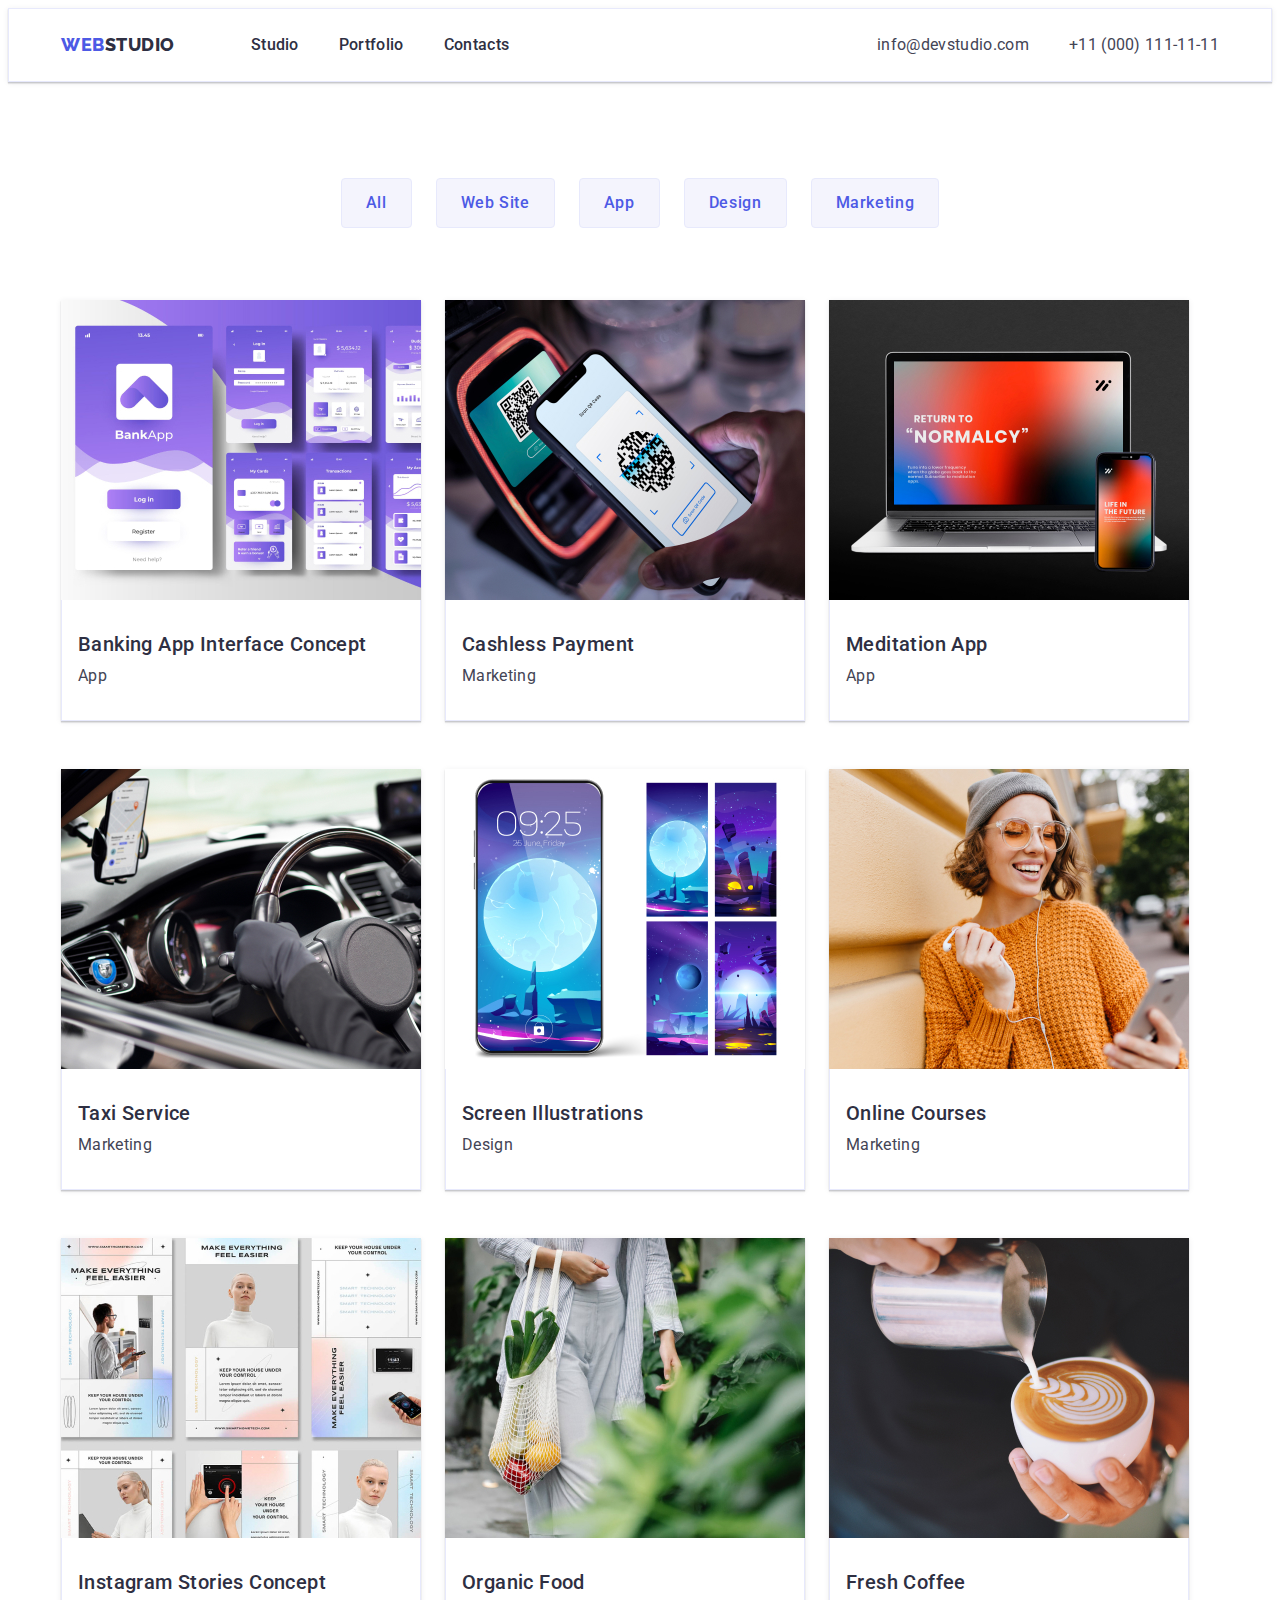
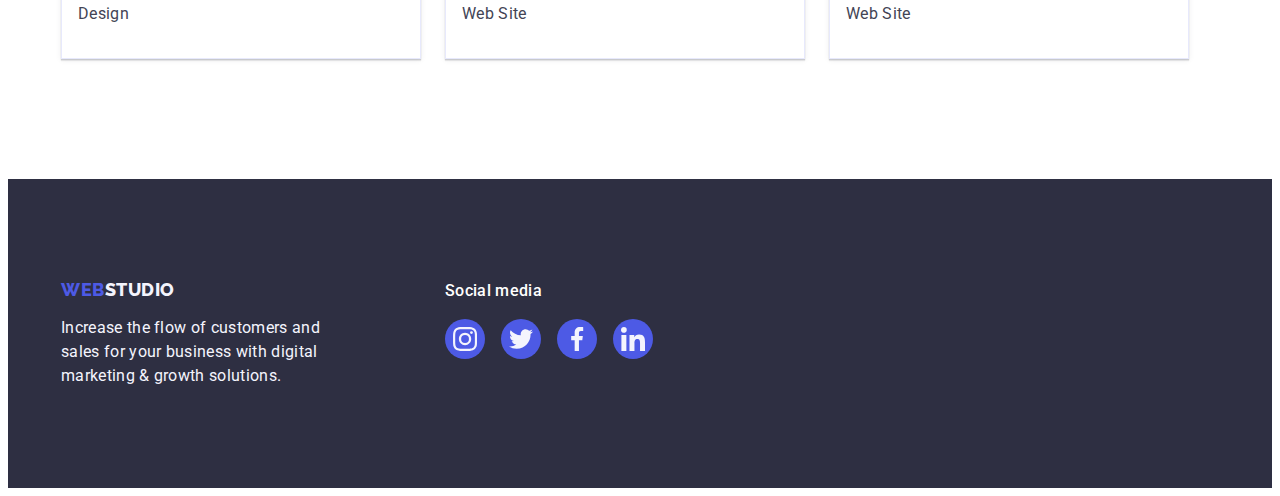
==== portfolio.html @ 9db21332 "Initial commit" ====
<!DOCTYPE html>
<html lang="en">
  <head>
    <meta charset="UTF-8" />
    <meta http-equiv="X-UA-Compatible" content="IE=edge" />
    <meta name="viewport" content="width=device-width, initial-scale=1.0" />
    <title>Document</title>
    <link rel="preconnect" href="https://fonts.googleapis.com" />
    <link rel="preconnect" href="https://fonts.gstatic.com" crossorigin />
    <link
      href="https://fonts.googleapis.com/css2?family=Raleway:wght@800&family=Roboto:wght@400;500;700&display=swap"
      rel="stylesheet"
    />
    <link
      rel="stylesheet"
      href="https://cdnjs.cloudflare.com/ajax/libs/modern-normalize/1.1.0/modern-normalize.min.css"
      integrity="sha512-wpPYUAdjBVSE4KJnH1VR1HeZfpl1ub8YT/NKx4PuQ5NmX2tKuGu6U/JRp5y+Y8XG2tV+wKQpNHVUX03MfMFn9Q=="
      crossorigin="anonymous"
      referrerpolicy="no-referrer"
    />
    <link rel="stylesheet" href="./css/styles.css" />
  </head>
  <body>
    <header class="header">
      <div class="container header-container">
        <nav class="header-nav">
          <a href="./index.html" class="part-logo link"
            >Web <span class="logo">Studio</span>
          </a>
          <ul class="header-list list">
            <li class="header-item">
              <a class="header-link link" href="./index.html">Studio</a>
            </li>
            <li class="header-item">
              <a class="header-link link" href="./portfolio.html">Portfolio</a>
            </li>
            <li class="header-item">
              <a class="header-link link" href="">Contacts</a>
            </li>
          </ul>
        </nav>
        <address class="address">
          <ul class="address-list list">
            <li class="address-item">
              <a href="mailto:info@devstudio.com" class="address-contact link"
                >info@devstudio.com</a
              >
            </li>
            <li class="address-item">
              <a href="tel:+110001111111" class="address-contact link"
                >+11 (000) 111-11-11</a
              >
            </li>
          </ul>
        </address>
      </div>
    </header>
    <main class="main">
      <section class="main-section-portfolio">
        <div class="container">
          <h1 hidden>Portfolio</h1>
          <ul class="portfolio list">
            <li>
              <button type="button" class="btn">All</button>
            </li>
            <li>
              <button type="button" class="btn">Web Site</button>
            </li>
            <li>
              <button type="button" class="btn">App</button>
            </li>
            <li>
              <button type="button" class="btn">Design</button>
            </li>
            <li>
              <button type="button" class="btn">Marketing</button>
            </li>
          </ul>
          <ul class="slider-list list">
            <li class="slider-item">
              <a class="link portfolio-link" href=""
                ><img
                  src="./images/portfolio-images/photo-1.jpg"
                  alt="Banking App Interface"
                  width="360"
                  height="300"
                />
                <div class="portfolio-container">
                  <h2 class="slider-title">Banking App Interface Concept</h2>
                  <p class="slider-text">App</p>
                </div></a
              >
            </li>
            <li class="slider-item">
              <a class="link portfolio-link" href=""
                ><img
                  src="./images/portfolio-images/photo-2.jpg"
                  alt="Cashless Payment"
                  width="360"
                  height="300"
                />
                <div class="portfolio-container">
                  <h2 class="slider-title">Cashless Payment</h2>
                  <p class="slider-text">Marketing</p>
                </div></a
              >
            </li>
            <li class="slider-item">
              <a class="link portfolio-link" href=""
                ><img
                  src="./images/portfolio-images/photo-3.jpg"
                  alt="laptop and phone"
                  width="360"
                  height="300"
                />
                <div class="portfolio-container">
                  <h2 class="slider-title">Meditation App</h2>
                  <p class="slider-text">App</p>
                </div></a
              >
            </li>
            <li class="slider-item">
              <a class="link portfolio-link" href=""
                ><img
                  src="./images/portfolio-images/photo-4.jpg"
                  alt="Taxi Service"
                  width="360"
                  height="300"
                />
                <div class="portfolio-container">
                  <h2 class="slider-title">Taxi Service</h2>
                  <p class="slider-text">Marketing</p>
                </div></a
              >
            </li>
            <li class="slider-item">
              <a class="link portfolio-link" href=""
                ><img
                  src="./images/portfolio-images/photo-5.jpg"
                  alt="Screen Illustrations"
                  width="360"
                  height="300"
                />
                <div class="portfolio-container">
                  <h2 class="slider-title">Screen Illustrations</h2>
                  <p class="slider-text">Design</p>
                </div></a
              >
            </li>
            <li class="slider-item">
              <a class="link portfolio-link" href=""
                ><img
                  src="./images/portfolio-images/photo-6.jpg"
                  alt="a girl with a phone"
                  width="360"
                  height="300"
                />
                <div class="portfolio-container">
                  <h2 class="slider-title">Online Courses</h2>
                  <p class="slider-text">Marketing</p>
                </div></a
              >
            </li>
            <li class="slider-item">
              <a class="link portfolio-link" href=""
                ><img
                  src="./images/portfolio-images/photo-7.jpg"
                  alt="Instagram Stories Concept"
                  width="360"
                  height="300"
                />
                <div class="portfolio-container">
                  <h2 class="slider-title">Instagram Stories Concept</h2>
                  <p class="slider-text">Design</p>
                </div></a
              >
            </li>
            <li class="slider-item">
              <a class="link portfolio-link" href=""
                ><img
                  src="./images/portfolio-images/photo-8.jpg"
                  alt="Organic Food"
                  width="360"
                  height="300"
                />
                <div class="portfolio-container">
                  <h2 class="slider-title">Organic Food</h2>
                  <p class="slider-text">Web Site</p>
                </div></a
              >
            </li>
            <li class="slider-item">
              <a class="link portfolio-link" href=""
                ><img
                  src="./images/portfolio-images/photo-9.jpg"
                  alt="Fresh Coffee"
                  width="360"
                  height="300"
                />
                <div class="portfolio-container">
                  <h2 class="slider-title">Fresh Coffee</h2>
                  <p class="slider-text">Web Site</p>
                </div></a
              >
            </li>
          </ul>
        </div>
      </section>
    </main>
    <footer class="footer">
      <div class="container footer-content">
        <div class="footer-container">
          <a href="./index.html" class="part-logo link"
            >Web
            <span class="part-logo-white">Studio</span>
          </a>
          <p class="footer-text">
            Increase the flow of customers and sales for your business with
            digital marketing & growth solutions.
          </p>
        </div>
        <div class="footer-section">
          <h3 class="footer-title">Social media</h3>
          <ul class="footer-soc-list list">
            <li class="footer-soc-item">
              <a href="" class="footer-soc-link link">
                <svg class="footer-soc-icon" width="24" height="24">
                  <use href="./icons.svg#icon-instagram"></use>
                </svg>
              </a>
            </li>
            <li class="footer-soc-item">
              <a href="" class="footer-soc-link link">
                <svg class="footer-soc-icon" width="24" height="24">
                  <use href="./icons.svg#icon-twitter"></use>
                </svg>
              </a>
            </li>
            <li class="footer-soc-item">
              <a href="" class="footer-soc-link link">
                <svg class="footer-soc-icon" width="24" height="24">
                  <use href="./icons.svg#icon-facebook"></use>
                </svg>
              </a>
            </li>
            <li class="footer-soc-item">
              <a href="" class="footer-soc-link link">
                <svg class="footer-soc-icon" width="24" height="24">
                  <use href="./icons.svg#icon-linkedin"></use>
                </svg>
              </a>
            </li>
          </ul>
        </div>
      </div>
    </footer>
  </body>
</html>
---- css/styles.css ----
:root{
    --main-blue-color: #4D5AE5 ;
    --main-white-color: #ffffff ;
    --main-white2-color: #F4F4FD;
    --main-gray-color: #2E2F42;
    --main-blue2-color: #404BBF;
    --main-gray2-color: #434455;
}

p,h1,h2,h3,h4,h5{
    margin: 0;
}

ul{
    margin: 0;
    padding-left: 0;
}

body{
font-family:Roboto, sans-serif ;
color:var(--main-gray2-color) ;
background-color:var(--main-white-color)
}

.link {
text-decoration: none;
}

.list{
list-style: none;
}
img{
display: block;
}

.container {
    max-width: 1158px; 
    padding: 0 15px; 
    margin: 0 auto;
    /* outline: 2px solid  red; */
}
/* ********************header**************** */
.header{
    padding-top: 24px;
    padding-bottom: 24px;
    border: 1px solid #E7E9FC;
    box-shadow: 0px 1px 6px rgba(46, 47, 66, 0.08), 0px 1px 1px rgba(46, 47, 66, 0.16), 0px 2px 1px rgba(46, 47, 66, 0.08);
}

.header-nav{
    display: flex;
    margin-right: auto;
}

.header-container{
    display: flex;
}

.part-logo{
font-family: Raleway, sans-serif;
font-weight: 800;
font-size: 18px;
line-height: 1.17;
display: flex;
align-items: center;
letter-spacing: 0.03em;
text-transform: uppercase;
color: var(--main-blue-color);
}

.logo{
font-family: Raleway, sans-serif;
font-weight: 800;
font-size: 18px;
line-height: 1.17;
display: flex;
align-items: center;
letter-spacing: 0.03em;
text-transform: uppercase;
color: var(--main-gray-color);
margin-right: 76px;
}

.header-link{
font-weight: 500;
font-size: 16px;
line-height: 1.5;
letter-spacing: 0.02em;
color: var(--main-gray-color);
}

.header-list{
    display: flex;
    gap: 40px;
}

.address{
font-style: normal;   
}
.address-contact{
font-weight: 400;
font-size: 16px;
line-height: 1.5;
letter-spacing: 0.02em;
color: var(--main-gray2-color);
}

.header-link:hover,
.header-link:focus {
    color: var(--main-blue2-color);
}

.address-contact:hover,
.address-contact:focus {
    color: var(--main-blue2-color);
}
.address-list{
    display: flex;
    gap: 40px;
}
/* ********************hero****************** */
.hero-title{
font-size: 56px;
line-height: 1.07;
text-align: center;
letter-spacing: 0.02em;
color: var(--main-white-color);
margin-bottom: 48px; 
max-width: 496px;
margin-left: auto;
margin-right: auto;
}

.hero{
background: var(--main-gray-color); 
background-image:linear-gradient(rgba(46, 47, 66, 0.7), rgba(46, 47, 66, 0.7)), url(../images/people-office.jpg);
background-repeat: no-repeat;
padding-top: 188px;
padding-bottom: 188px;
max-width: 1440px;
margin: 0 auto;
background-position: center;
background-size: cover;
}

.button{
    min-width: 169px;
    height: 56px;
    display: inline-block;
    border-radius: 4px;
    padding: 16px 32px;
    margin-left: auto;
    margin-right: auto;
font-family: 'Roboto', sans-serif;
font-style: normal;
font-weight: 500;
font-size: 16px;
line-height: 1.5;
display: flex;
align-items: center;
letter-spacing: 0.04em;
background: var(--main-blue-color);
color: var(--main-white-color);
cursor: pointer;
border: none;

}

.button:hover,
.button:focus{
color: var(--main-white-color)
}
.button:hover,
.button:focus {
background: var(--main-blue2-color);
}
/* **********************section**************** */
.section{
    padding-top: 120px;
    padding-bottom: 120px;
}

.section-img{
    background: #F4F4FD;
    border-radius: 4px;
    width: 264px;
    height: 112px;
    display: flex;
    justify-content: center;
    align-items: center;

}

.section-img-item{
    display: flex;
    justify-content: center;
    align-items: center;
}

.section-title{
    margin-top: 8px;
font-weight: 500;
font-size: 20px;
line-height: 1.20;
letter-spacing: 0.02em;
color: var(--main-gray-color);   
margin-bottom: 8px; 
}

.section-link{
font-weight: 400;
font-size: 16px;
line-height: 1.50;
letter-spacing: 0.02em;
color:var(--main-gray2-color)  
}

.section-item{
max-width: 264px;
}

.section-list{
display: flex;
gap: 24px;
}

/* **********************content**************** */
.content{
    padding-bottom: 120px;
}

.content-title{
    font-size: 36px;
line-height: 1.11;
text-align: center;
letter-spacing: 0.02em;
text-transform: capitalize;
color: var(--main-gray-color);
margin-bottom: 72px;
}

.content-list{
    display: flex;
    gap: 24px;
}

/********************** aside ******************/
.aside{
background: var(--main-white2-color); 
padding-top: 120px;
padding-bottom: 120px;
}

.aside-title{
    font-size: 36px;
line-height: 1.11;
text-align: center;
letter-spacing: 0.02em;
text-transform: capitalize;
color: var(--main-gray-color);
margin-bottom: 72px;
}

.aside-list{
    display: flex;
    gap: 24px;
}

.aside-subtitle{
    font-weight: 500;
font-size: 20px;
line-height: 1.20;
text-align: center;
letter-spacing: 0.02em;
color: var(--main-gray-color);
margin-bottom: 8px;
}

.aside-text{
    font-weight: 400;
font-size: 16px;
line-height: 1.5;
text-align: center;
letter-spacing: 0.02em;
color: var(--main-gray2-color);
margin-bottom: 8px;
}

.aside-item{
background: var(--main-white-color);
box-shadow: 0px 1px 6px rgba(46, 47, 66, 0.08), 0px 1px 1px rgba(46, 47, 66, 0.16), 0px 2px 1px rgba(46, 47, 66, 0.08);
border-radius: 0px 0px 4px 4px;
}
.aside-item{
    width: 264px;
}

.aside-container{
padding: 32px 16px;
}

.aside-soc-list {
    display: flex;
    justify-content: center;
    gap: 24px;
}

.aside-soc-item {
    width: 40px;
    height: 40px;
}

.aside-soc-link {
    width: 100%;
    height: 100%;
    border-radius: 50%;
    display: inline-block;
    background: var(--main-blue-color);
    display: flex;
    align-items: center;
    justify-content: center;
}

.aside-soc-icon{
    fill: #F4F4FD;
}

.aside-soc-link:hover,
.aside-soc-link:focus{
background: var(--main-blue2-color);
}

/********************** customers ******************/
.customers {
    padding: 120px 0;
}

.customers-title {
font-size: 36px;
line-height: 1.11;
text-align: center;
letter-spacing: 0.02em;
text-transform: capitalize;
color: var(--main-gray-color);
margin-bottom: 72px;
}

.customers-list {
    display: flex;
    justify-content: center;
        gap: 24px;
}

.customers-item{
    Width: 168px;
    Height: 88px;    
}
.customers-link {
width: 100%;
height: 100%;
    display: flex;
    justify-content: center;
    align-items: center;
    border: 1px solid  #8E8F99;
    fill:#8E8F99;
    border-radius: 4px;
}

.customers-icons{
color: currentColor;
}

.customers-link:hover ,
.customers-link:focus{
    border-color: #404BBF;
    fill: #404BBF;
}

/********************** footer ******************/
.footer{
    background: var(--main-gray-color);
    padding-top: 100px;
    padding-bottom: 100px;
}

.footer-content{
    display: flex;
}
.footer-text{
font-weight: 400;
font-size: 16px;
line-height: 1.5;
letter-spacing: 0.02em;
color: var(--main-white2-color); 
max-width: 264px;   
margin-top: 16px;
}

.part-logo-white{
color: var(--main-white2-color); 
}

.footer-container{
    display: flex;
    display: inline-block;
}

.footer-section {
    display: flex;
    display: inline-block;
    margin-left: 120px;
}

.footer-title {
    margin-bottom: 16px;
    font-style: normal;
        font-weight: 500;
        font-size: 16px;
        line-height: 1.50;
        letter-spacing: 0.02em;
        color: var(--main-white-color);
}

.footer-soc-list {
    display: flex;
    justify-content: center;
    gap: 16px;
}

.footer-soc-item {
    width: 40px;
    height: 40px;
}
.footer-soc-link {
    width: 100%;
    height: 100%;
    border-radius: 50%;
    display: inline-block;
    background: var(--main-blue-color);;
    display: flex;
    align-items: center;
    justify-content: center;
}

.footer-soc-icon {
    fill: #F4F4FD;
}

.footer-soc-link:hover,
.footer-soc-link:focus {
    background: #31D0AA;;
}

.footer-soc-item {}

.footer-soc-link {}


.footer-soc-icon {}
/* +++++++++++++++++++++++++++++++Portfolio+++++++++ */
.btn{
    padding: 12px 24px;
    border-radius: 4px;
    border: 1px solid #E7E9FC;
font-family: 'Roboto', sans-serif ;
    font-style: 400;
    font-weight: 500;
    font-size: 16px;
    line-height: 1.50;
    display: flex;
    align-items: center;
    text-align: center;
    letter-spacing: 0.04em;
    color: var(--main-blue-color);
    background: var(--main-white2-color);
    cursor: pointer
}

.btn:hover,
.btn:focus{
background: var(--main-blue2-color);
color: var(--main-white-color);
border: 1px solid var(--main-blue2-color);
box-shadow: 0px 3px 1px rgba(0, 0, 0, 0.1), 0px 2px 1px rgba(0, 0, 0, 0.08), 0px 2px 2px rgba(0, 0, 0, 0.12);
}

.slider-title{
margin-bottom: 8px;
font-weight: 500;
font-size: 20px;
line-height: 1.20;
letter-spacing: 0.02em;
color: var(--main-gray-color);    
}

.slider-text{
 font-weight: 400;
font-size: 16px;
line-height: 1.50;
letter-spacing: 0.02em;
color: var(--main-gray2-color);
}

.slider-list{
    display: flex;
    flex-wrap: wrap;
    gap: 48px 24px;
}

.portfolio{
    display: flex;
justify-content:center;
gap: 24px;
margin-bottom: 72px;
}

.portfolio-link{
    display: block;
    box-shadow: 0px 1px 6px rgba(46, 47, 66, 0.08), 0px 1px 1px rgba(46, 47, 66, 0.16), 0px 2px 1px rgba(46, 47, 66, 0.08);
}

.main-section-portfolio{
    padding-top: 96px;
    padding-bottom: 120px;
}

.portfolio-container{
padding: 32px 16px;
border: 1px solid #E7E9FC;
border-top: none;
}
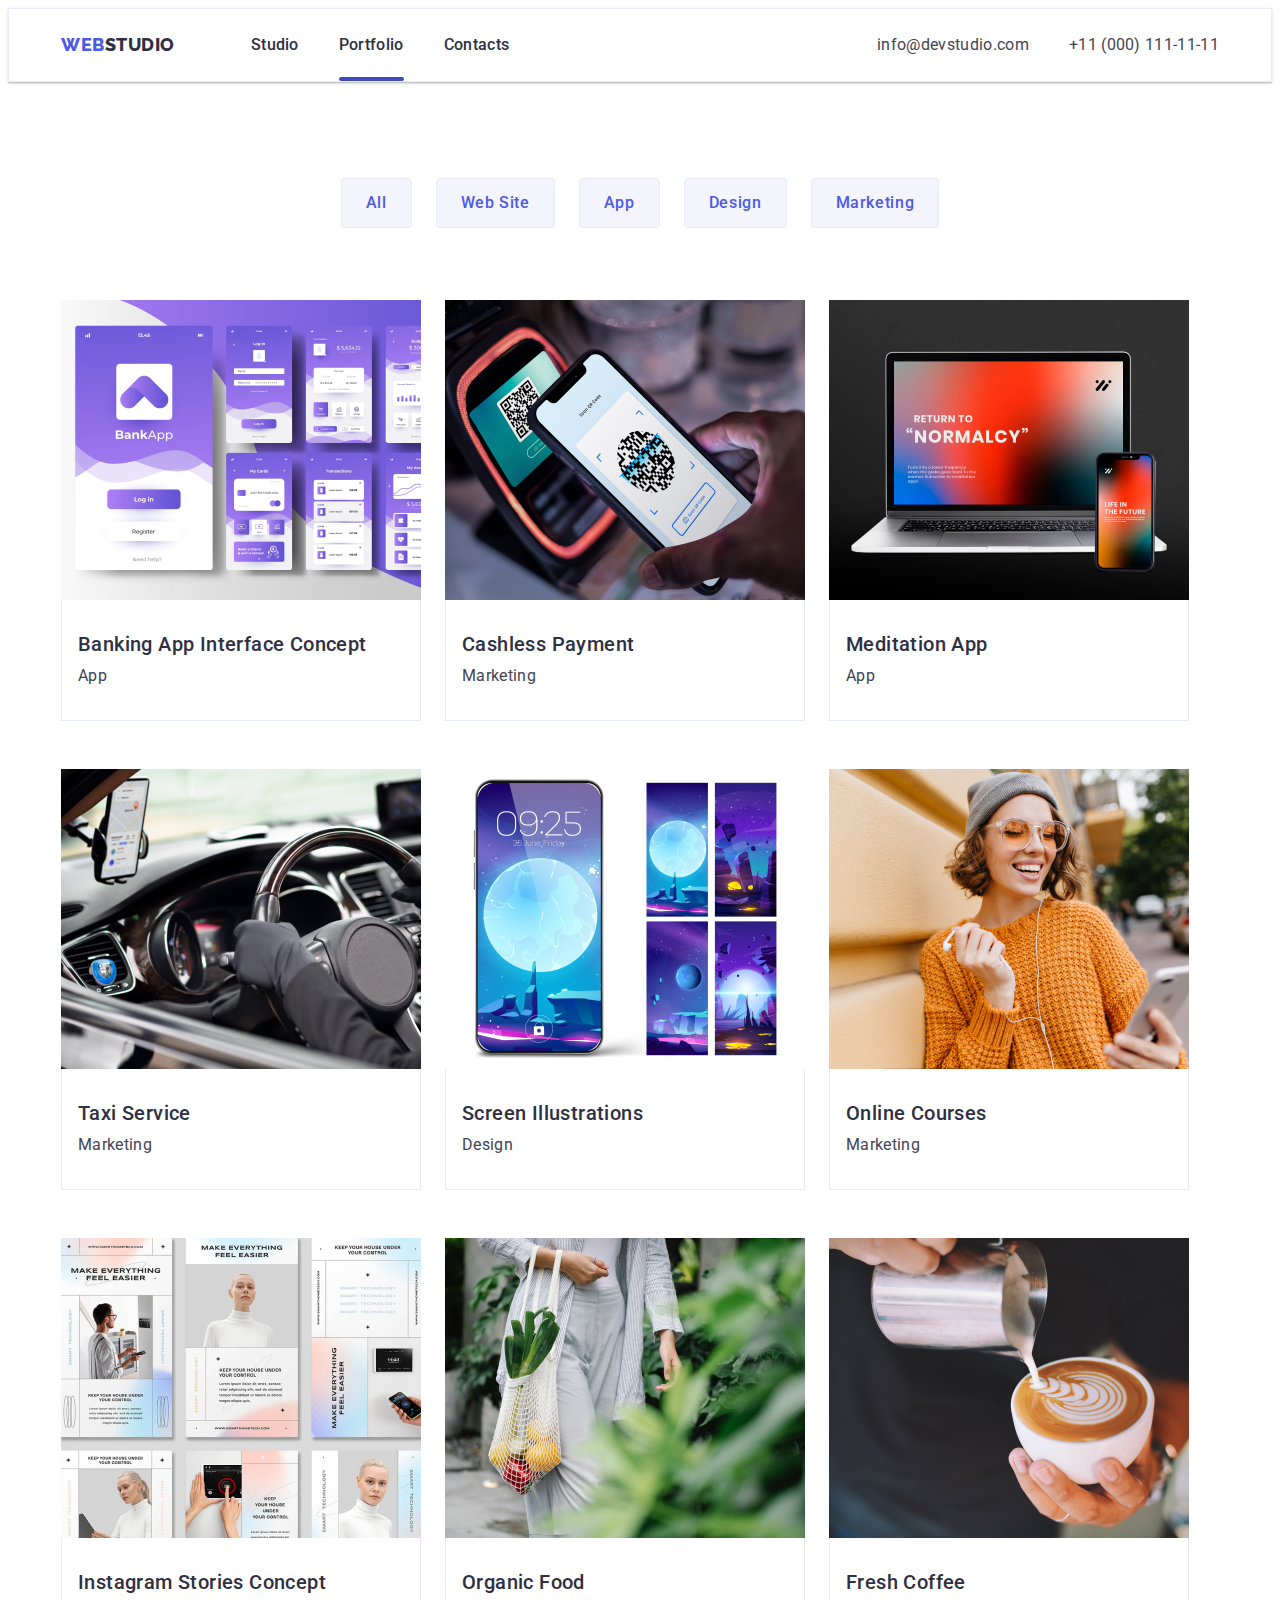
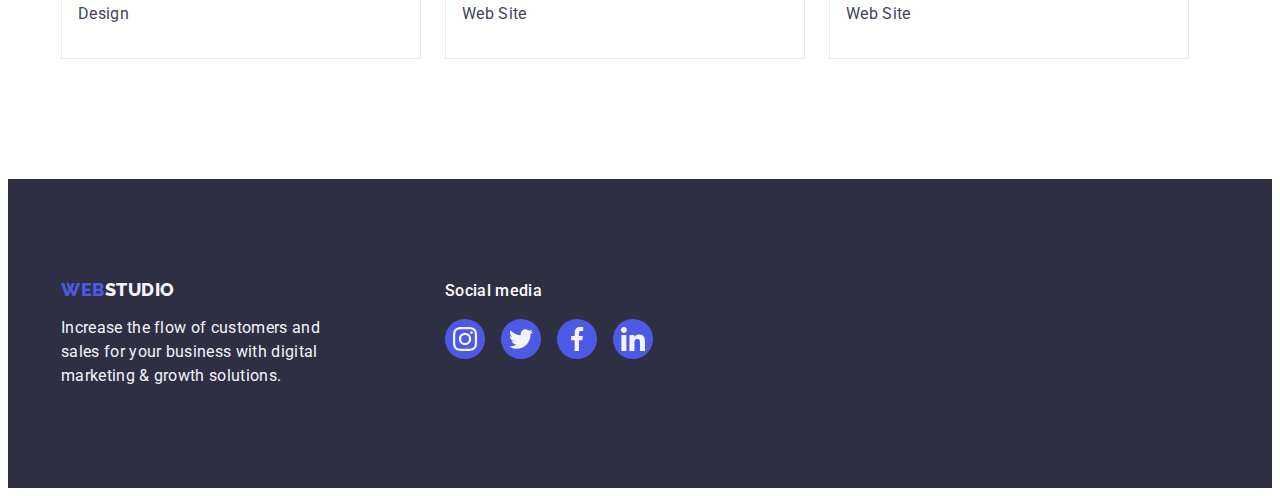
==== commit e6f38454: "adds transitions" ====
--- a/portfolio.html
+++ b/portfolio.html
@@ -32,7 +32,9 @@
               <a class="header-link link" href="./index.html">Studio</a>
             </li>
             <li class="header-item">
-              <a class="header-link link" href="./portfolio.html">Portfolio</a>
+              <a class="header-link link current" href="./portfolio.html"
+                >Portfolio</a
+              >
             </li>
             <li class="header-item">
               <a class="header-link link" href="">Contacts</a>
@@ -78,13 +80,20 @@
           </ul>
           <ul class="slider-list list">
             <li class="slider-item">
-              <a class="link portfolio-link" href=""
-                ><img
-                  src="./images/portfolio-images/photo-1.jpg"
-                  alt="Banking App Interface"
-                  width="360"
-                  height="300"
-                />
+              <a class="link portfolio-link" href="">
+                <div class="slider-cover-wrap">
+                  <img
+                    src="./images/portfolio-images/photo-1.jpg"
+                    alt="Banking App Interface"
+                    width="360"
+                    height="300"
+                  />
+                  <p class="slider-cover-text">
+                    14 Stylish and User-Friendly App Design Concepts · Task
+                    Manager App · Calorie Tracker App · Exotic Fruit Ecommerce
+                    App · Cloud Storage App
+                  </p>
+                </div>
                 <div class="portfolio-container">
                   <h2 class="slider-title">Banking App Interface Concept</h2>
                   <p class="slider-text">App</p>
@@ -92,13 +101,20 @@
               >
             </li>
             <li class="slider-item">
-              <a class="link portfolio-link" href=""
-                ><img
-                  src="./images/portfolio-images/photo-2.jpg"
-                  alt="Cashless Payment"
-                  width="360"
-                  height="300"
-                />
+              <a class="link portfolio-link" href="">
+                <div class="slider-cover-wrap">
+                  <img
+                    src="./images/portfolio-images/photo-2.jpg"
+                    alt="Cashless Payment"
+                    width="360"
+                    height="300"
+                  />
+                  <p class="slider-cover-text">
+                    14 Stylish and User-Friendly App Design Concepts · Task
+                    Manager App · Calorie Tracker App · Exotic Fruit Ecommerce
+                    App · Cloud Storage App
+                  </p>
+                </div>
                 <div class="portfolio-container">
                   <h2 class="slider-title">Cashless Payment</h2>
                   <p class="slider-text">Marketing</p>
@@ -106,13 +122,20 @@
               >
             </li>
             <li class="slider-item">
-              <a class="link portfolio-link" href=""
-                ><img
-                  src="./images/portfolio-images/photo-3.jpg"
-                  alt="laptop and phone"
-                  width="360"
-                  height="300"
-                />
+              <a class="link portfolio-link" href="">
+                <div class="slider-cover-wrap">
+                  <img
+                    src="./images/portfolio-images/photo-3.jpg"
+                    alt="laptop and phone"
+                    width="360"
+                    height="300"
+                  />
+                  <p class="slider-cover-text">
+                    14 Stylish and User-Friendly App Design Concepts · Task
+                    Manager App · Calorie Tracker App · Exotic Fruit Ecommerce
+                    App · Cloud Storage App
+                  </p>
+                </div>
                 <div class="portfolio-container">
                   <h2 class="slider-title">Meditation App</h2>
                   <p class="slider-text">App</p>
@@ -120,13 +143,20 @@
               >
             </li>
             <li class="slider-item">
-              <a class="link portfolio-link" href=""
-                ><img
-                  src="./images/portfolio-images/photo-4.jpg"
-                  alt="Taxi Service"
-                  width="360"
-                  height="300"
-                />
+              <a class="link portfolio-link" href="">
+                <div class="slider-cover-wrap">
+                  <img
+                    src="./images/portfolio-images/photo-4.jpg"
+                    alt="Taxi Service"
+                    width="360"
+                    height="300"
+                  />
+                  <p class="slider-cover-text">
+                    14 Stylish and User-Friendly App Design Concepts · Task
+                    Manager App · Calorie Tracker App · Exotic Fruit Ecommerce
+                    App · Cloud Storage App
+                  </p>
+                </div>
                 <div class="portfolio-container">
                   <h2 class="slider-title">Taxi Service</h2>
                   <p class="slider-text">Marketing</p>
@@ -134,13 +164,20 @@
               >
             </li>
             <li class="slider-item">
-              <a class="link portfolio-link" href=""
-                ><img
-                  src="./images/portfolio-images/photo-5.jpg"
-                  alt="Screen Illustrations"
-                  width="360"
-                  height="300"
-                />
+              <a class="link portfolio-link" href="">
+                <div class="slider-cover-wrap">
+                  <img
+                    src="./images/portfolio-images/photo-5.jpg"
+                    alt="Screen Illustrations"
+                    width="360"
+                    height="300"
+                  />
+                  <p class="slider-cover-text">
+                    14 Stylish and User-Friendly App Design Concepts · Task
+                    Manager App · Calorie Tracker App · Exotic Fruit Ecommerce
+                    App · Cloud Storage App
+                  </p>
+                </div>
                 <div class="portfolio-container">
                   <h2 class="slider-title">Screen Illustrations</h2>
                   <p class="slider-text">Design</p>
@@ -148,13 +185,20 @@
               >
             </li>
             <li class="slider-item">
-              <a class="link portfolio-link" href=""
-                ><img
-                  src="./images/portfolio-images/photo-6.jpg"
-                  alt="a girl with a phone"
-                  width="360"
-                  height="300"
-                />
+              <a class="link portfolio-link" href="">
+                <div class="slider-cover-wrap">
+                  <img
+                    src="./images/portfolio-images/photo-6.jpg"
+                    alt="a girl with a phone"
+                    width="360"
+                    height="300"
+                  />
+                  <p class="slider-cover-text">
+                    14 Stylish and User-Friendly App Design Concepts · Task
+                    Manager App · Calorie Tracker App · Exotic Fruit Ecommerce
+                    App · Cloud Storage App
+                  </p>
+                </div>
                 <div class="portfolio-container">
                   <h2 class="slider-title">Online Courses</h2>
                   <p class="slider-text">Marketing</p>
@@ -162,13 +206,20 @@
               >
             </li>
             <li class="slider-item">
-              <a class="link portfolio-link" href=""
-                ><img
-                  src="./images/portfolio-images/photo-7.jpg"
-                  alt="Instagram Stories Concept"
-                  width="360"
-                  height="300"
-                />
+              <a class="link portfolio-link" href="">
+                <div class="slider-cover-wrap">
+                  <img
+                    src="./images/portfolio-images/photo-7.jpg"
+                    alt="Instagram Stories Concept"
+                    width="360"
+                    height="300"
+                  />
+                  <p class="slider-cover-text">
+                    14 Stylish and User-Friendly App Design Concepts · Task
+                    Manager App · Calorie Tracker App · Exotic Fruit Ecommerce
+                    App · Cloud Storage App
+                  </p>
+                </div>
                 <div class="portfolio-container">
                   <h2 class="slider-title">Instagram Stories Concept</h2>
                   <p class="slider-text">Design</p>
@@ -176,13 +227,20 @@
               >
             </li>
             <li class="slider-item">
-              <a class="link portfolio-link" href=""
-                ><img
-                  src="./images/portfolio-images/photo-8.jpg"
-                  alt="Organic Food"
-                  width="360"
-                  height="300"
-                />
+              <a class="link portfolio-link" href="">
+                <div class="slider-cover-wrap">
+                  <img
+                    src="./images/portfolio-images/photo-8.jpg"
+                    alt="Organic Food"
+                    width="360"
+                    height="300"
+                  />
+                  <p class="slider-cover-text">
+                    14 Stylish and User-Friendly App Design Concepts · Task
+                    Manager App · Calorie Tracker App · Exotic Fruit Ecommerce
+                    App · Cloud Storage App
+                  </p>
+                </div>
                 <div class="portfolio-container">
                   <h2 class="slider-title">Organic Food</h2>
                   <p class="slider-text">Web Site</p>
@@ -190,13 +248,20 @@
               >
             </li>
             <li class="slider-item">
-              <a class="link portfolio-link" href=""
-                ><img
-                  src="./images/portfolio-images/photo-9.jpg"
-                  alt="Fresh Coffee"
-                  width="360"
-                  height="300"
-                />
+              <a class="link portfolio-link" href="">
+                <div class="slider-cover-wrap">
+                  <img
+                    src="./images/portfolio-images/photo-9.jpg"
+                    alt="Fresh Coffee"
+                    width="360"
+                    height="300"
+                  />
+                  <p class="slider-cover-text">
+                    14 Stylish and User-Friendly App Design Concepts · Task
+                    Manager App · Calorie Tracker App · Exotic Fruit Ecommerce
+                    App · Cloud Storage App
+                  </p>
+                </div>
                 <div class="portfolio-container">
                   <h2 class="slider-title">Fresh Coffee</h2>
                   <p class="slider-text">Web Site</p>
--- a/css/styles.css
+++ b/css/styles.css
@@ -5,6 +5,7 @@
     --main-gray-color: #2E2F42;
     --main-blue2-color: #404BBF;
     --main-gray2-color: #434455;
+    --main-transform: 250ms cubic-bezier(0.4, 0, 0.2, 1);
 }
 
 p,h1,h2,h3,h4,h5{
@@ -31,6 +32,9 @@
 }
 img{
 display: block;
+}
+.no-scroll{
+    overflow: hidden;
 }
 
 .container {
@@ -87,6 +91,7 @@
 line-height: 1.5;
 letter-spacing: 0.02em;
 color: var(--main-gray-color);
+transition: var(--main-transform);
 }
 
 .header-list{
@@ -103,6 +108,7 @@
 line-height: 1.5;
 letter-spacing: 0.02em;
 color: var(--main-gray2-color);
+transition: var(--main-transform);
 }
 
 .header-link:hover,
@@ -117,6 +123,22 @@
 .address-list{
     display: flex;
     gap: 40px;
+}
+
+.current{
+    position: relative;
+}
+
+.current::after{
+content: ' ';    
+position: absolute;
+left: 0px;
+bottom: -27px;
+width: 100%;
+height: 4px;
+border-radius: 2px;
+background: #404BBF;
+
 }
 /* ********************hero****************** */
 .hero-title{
@@ -163,7 +185,7 @@
 color: var(--main-white-color);
 cursor: pointer;
 border: none;
-
+transition: var(--main-transform);
 }
 
 .button:hover,
@@ -319,6 +341,7 @@
     display: flex;
     align-items: center;
     justify-content: center;
+    transition: var(--main-transform);
 }
 
 .aside-soc-icon{
@@ -364,6 +387,7 @@
     border: 1px solid  #8E8F99;
     fill:#8E8F99;
     border-radius: 4px;
+    transition: var(--main-transform);
 }
 
 .customers-icons{
@@ -440,6 +464,7 @@
     display: flex;
     align-items: center;
     justify-content: center;
+    transition: var(--main-transform);
 }
 
 .footer-soc-icon {
@@ -473,7 +498,8 @@
     letter-spacing: 0.04em;
     color: var(--main-blue-color);
     background: var(--main-white2-color);
-    cursor: pointer
+    cursor: pointer;
+    transition: var(--main-transform);
 }
 
 .btn:hover,
@@ -516,7 +542,36 @@
 
 .portfolio-link{
     display: block;
-    box-shadow: 0px 1px 6px rgba(46, 47, 66, 0.08), 0px 1px 1px rgba(46, 47, 66, 0.16), 0px 2px 1px rgba(46, 47, 66, 0.08);
+    transition: var(--main-transform);
+}
+
+.portfolio-link:hover,
+.portfolio-link:focus{
+box-shadow: 0px 1px 6px rgba(46, 47, 66, 0.08), 0px 1px 1px rgba(46, 47, 66, 0.16), 0px 2px 1px rgba(46, 47, 66, 0.08);
+}
+
+.portfolio-link:hover .slider-cover-text{
+transform: translate(0);
+}
+
+.slider-cover-wrap{
+position: relative;
+overflow: hidden;
+}
+
+.slider-cover-text {
+    position: absolute;
+    top: 0;
+    font-weight: 400;
+font-size: 16px;
+line-height: 1.50;
+letter-spacing: 0.02em;
+color: #F4F4FD;
+background: #4D5AE5;
+padding: 40px 32px;
+height: 100%;
+transform: translateY(100%);
+transition: var(--main-transform);
 }
 
 .main-section-portfolio{
@@ -528,4 +583,47 @@
 padding: 32px 16px;
 border: 1px solid #E7E9FC;
 border-top: none;
+}
+
+.backdrop{
+    position: fixed;
+    top: 0;
+    width: 100%;
+    height: 100%;
+    background-color: rgba(46, 47, 66, 0.4);
+    transition: var(--main-transform);
+}
+
+.modal{
+position: absolute;
+width: 408px;
+min-height: 576px;
+background: #FCFCFC;
+box-shadow: 0px 1px 1px rgba(0, 0, 0, 0.14), 0px 1px 3px rgba(0, 0, 0, 0.12), 0px 2px 1px rgba(0, 0, 0, 0.2);
+border-radius: 4px;
+top: 50%;
+left: 50%;
+transform: translate(-50%, -50%) scale(1);
+transition: var(--main-transform);
+padding: 20px;
+}
+
+.backdrop.is-hidden .modal{
+    transform: translate(-50%, -50%) scale(0);
+}
+
+.modal-icon{
+    width: 24px;
+    height: 24px;
+background: #E7E9FC;
+border: 1px solid rgba(0, 0, 0, 0.1);
+border-radius: 50%;
+display: block;
+margin-left: auto;
+}
+
+.is-hidden{
+    opacity: 0;
+    visibility: hidden;
+    pointer-events: none;
 }